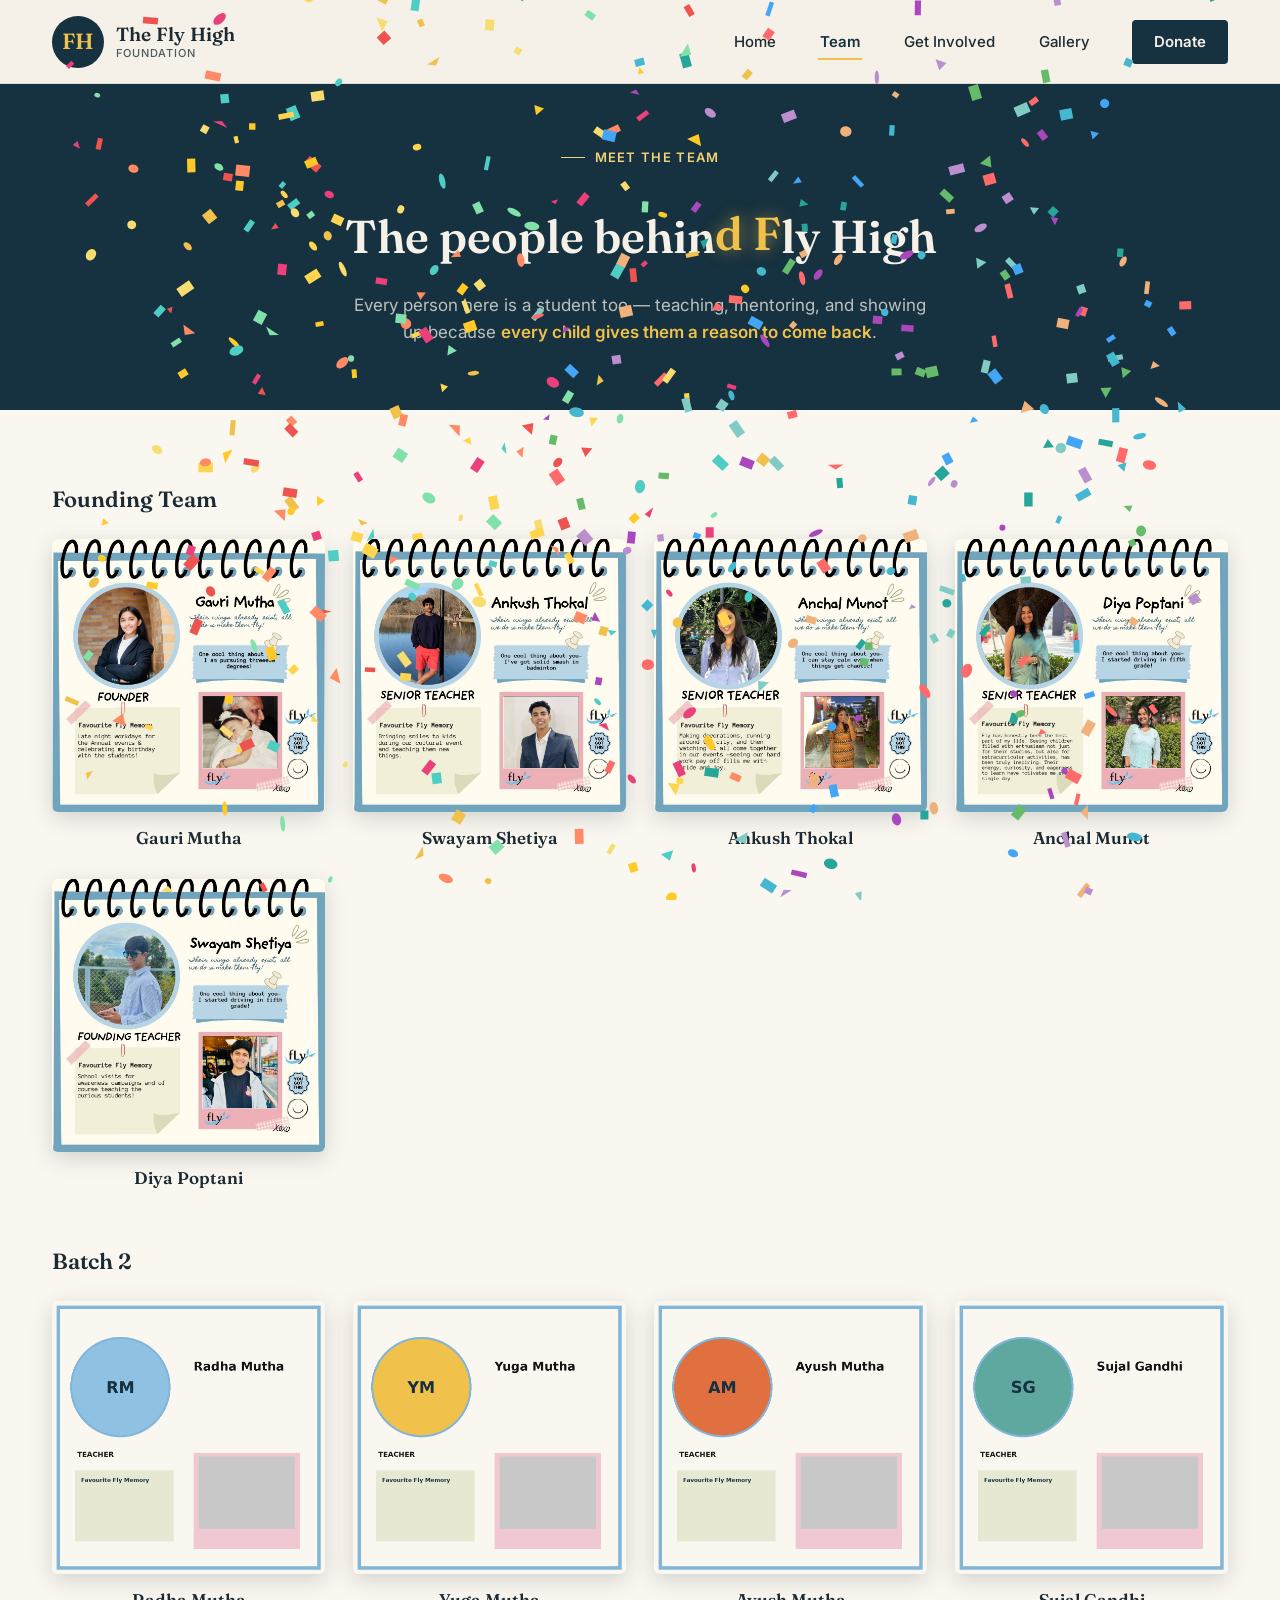
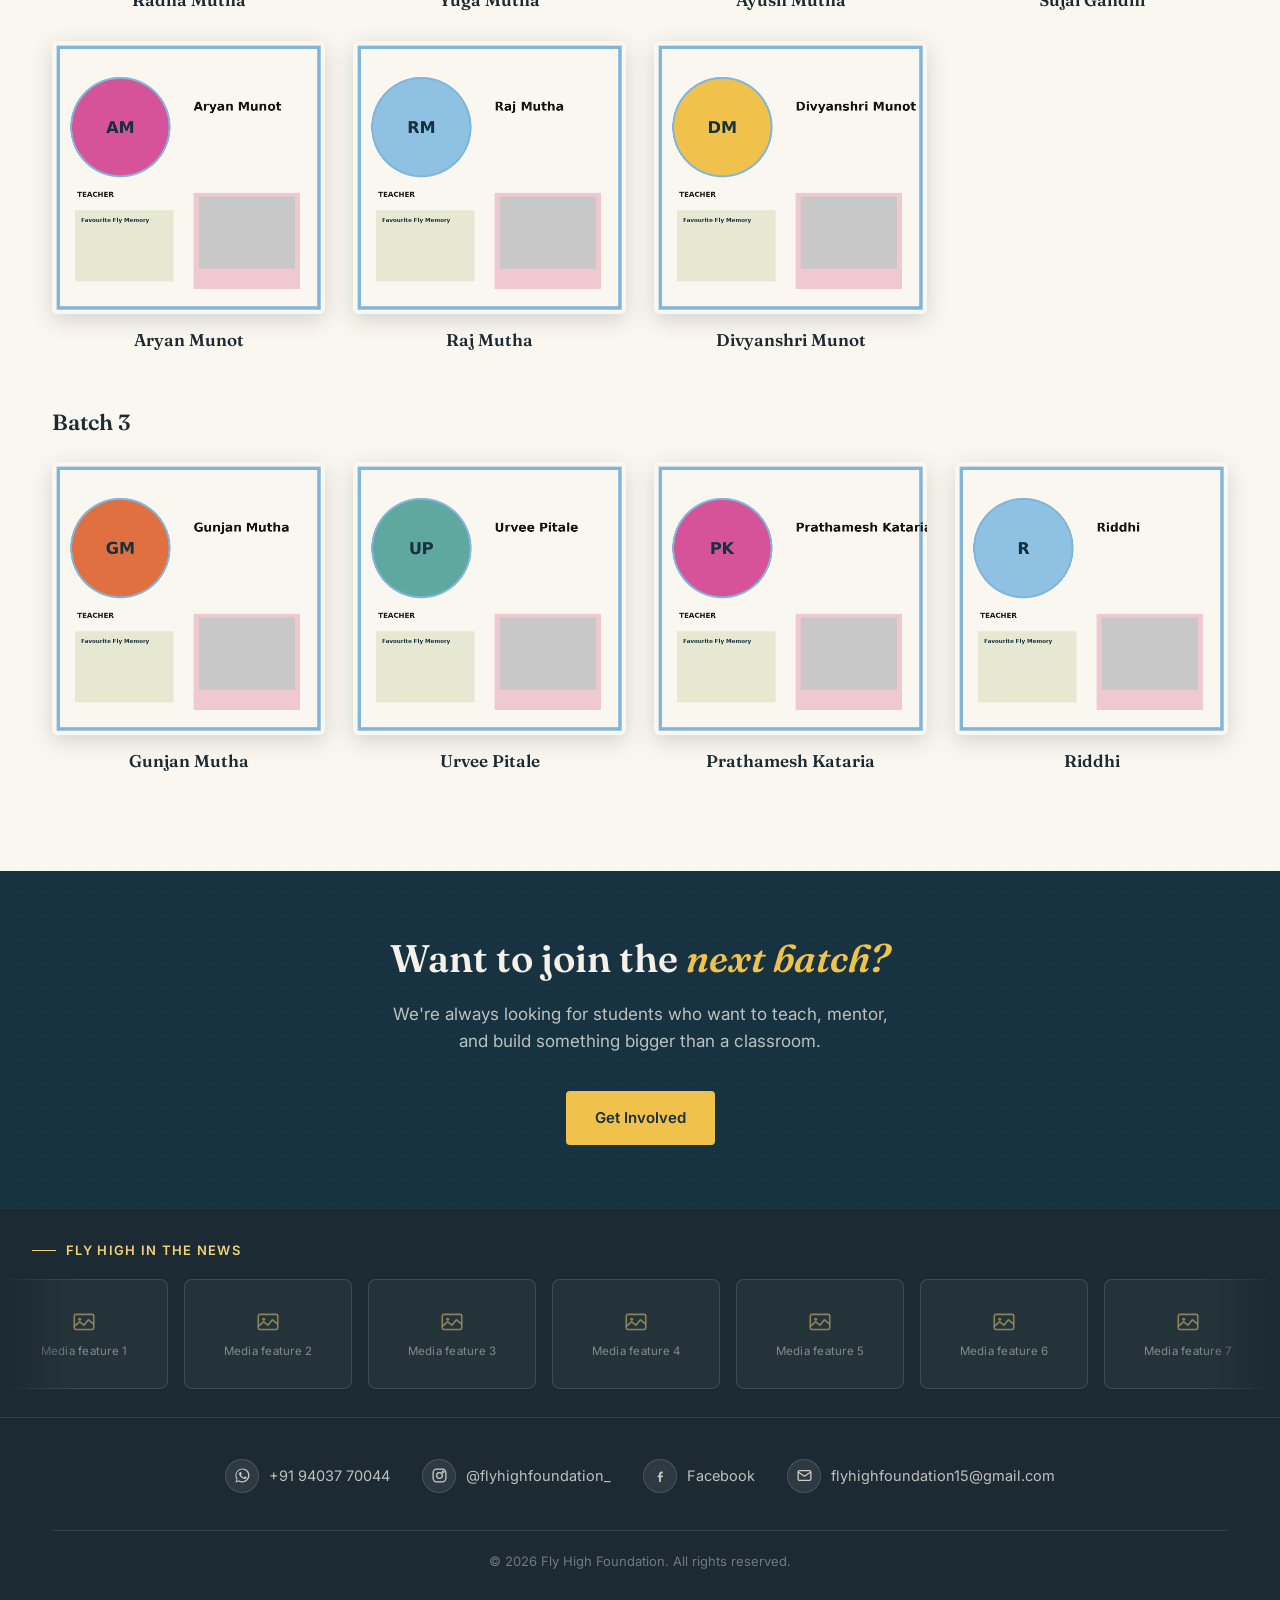
==== team.html @ f3d72682 "first commit" ====
<!DOCTYPE html>
<html lang="en">
<head>
<meta charset="UTF-8">
<meta name="viewport" content="width=device-width, initial-scale=1.0">
<title>Our Team — Gauri Mutha, Swayam Shetiya & the Fly High Foundation Teachers</title>
<meta name="description" content="Meet the team behind Fly High Foundation: founder Gauri Mutha, founding teacher Swayam Shetiya, and the student volunteers — Ankush Thokal, Anchal Munot, Diya Poptani, Radha Mutha, Yuga Mutha, Ayush Mutha, Sujal Gandhi, Aryan Munot, Raj Mutha, Divyanshri Munot, Gunjan Mutha, Urvee Pitale, Prathamesh Kataria, and Riddhi — who teach underprivileged children across India.">
<meta property="og:title" content="Our Team — Fly High Foundation">
<meta property="og:description" content="Meet the founders and volunteer teachers building Fly High Foundation's student-led education movement across India.">
<meta property="og:type" content="website">
<link rel="preconnect" href="https://fonts.googleapis.com">
<link rel="preconnect" href="https://fonts.gstatic.com" crossorigin>
<link href="https://fonts.googleapis.com/css2?family=Fraunces:ital,opsz,wght@0,9..144,400;0,9..144,500;0,9..144,600;0,9..144,700;1,9..144,500;1,9..144,600&family=Caveat:wght@500;600;700&family=Inter:wght@400;500;600;700&display=swap" rel="stylesheet">
<link rel="stylesheet" href="styles.css">
<link rel="stylesheet" href="team.css">
</head>
<body>

<!-- ============================================ HEADER ============================================ -->
<header class="site-header">
  <div class="wrap">
    <a href="index.html" class="logo-mark">
      <div class="logo-fallback">FH</div>
      <div class="logo-text">The Fly High<span>Foundation</span></div>
    </a>

    <button class="nav-toggle" aria-label="Toggle menu">
      <span></span><span></span><span></span>
    </button>

    <nav class="main-nav">
      <a href="index.html">Home</a>
      <a href="team.html" class="active">Team</a>
      <a href="get-involved.html">Get Involved</a>
      <a href="gallery.html">Gallery</a>
      <a href="donate.html" class="nav-donate">Donate</a>
    </nav>
  </div>
</header>

<!-- ============================================ PAPARAZZI FLASH INTRO ============================================ -->
<section class="team-intro" id="team-intro-section">
  <div class="team-flash-layer" id="team-flash-layer" aria-hidden="true"></div>

  <div class="wrap team-intro-copy">
    <div class="section-eyebrow">Meet The Team</div>
    <h1 id="team-intro-heading">The people behind Fly High</h1>
    <p>Every person here is a student too — teaching, mentoring, and showing up because <span class="team-intro-highlight">every child gives them a reason to come back</span>.</p>
  </div>
</section>

<!-- ============================================ TEAM GRID (SEO-CRAWLABLE) ============================================ -->
<section class="section team-grid-section">
  <div class="wrap">
    <div id="team-grid-content">
      <!-- generated by team.js: real headings, real names, real text -->
    </div>
  </div>
</section>

<!-- ============================================ CLOSING CTA ============================================ -->
<section class="closing-cta" data-reveal>
  <div class="wrap">
    <h2>Want to join the <em>next batch?</em></h2>
    <p>We're always looking for students who want to teach, mentor, and build something bigger than a classroom.</p>
    <div class="hero-actions">
      <a href="get-involved.html" class="btn btn-primary">Get Involved</a>
    </div>
  </div>
</section>

<!-- ============================================ FOOTER ============================================ -->
<footer class="site-footer">
  <div class="footer-media">
    <div class="wrap footer-media-head">
      <div class="section-eyebrow footer-media-eyebrow">Fly High In The News</div>
    </div>

    <div class="media-marquee" aria-hidden="false">
      <div class="media-marquee-track" id="media-marquee-track"></div>
    </div>
  </div>

  <div class="wrap">
    <div class="footer-contact">
      <a href="https://wa.me/919403770044" target="_blank" rel="noopener" class="footer-contact-item">
        <span class="footer-contact-icon">
          <svg viewBox="0 0 24 24" fill="currentColor" xmlns="http://www.w3.org/2000/svg"><path d="M17.47 14.38c-.27-.14-1.6-.79-1.85-.88-.25-.09-.43-.14-.61.14-.18.27-.7.88-.86 1.06-.16.18-.32.2-.59.07-.27-.14-1.13-.42-2.15-1.33-.79-.71-1.33-1.58-1.48-1.85-.16-.27-.02-.41.13-.55.14-.14.32-.36.48-.54.16-.18.21-.31.32-.52.11-.21.05-.39-.02-.54-.07-.14-.62-1.5-.85-2.05-.23-.55-.46-.47-.63-.48h-.54c-.18 0-.46.07-.7.34-.25.27-.95.93-.95 2.27 0 1.34.97 2.64 1.11 2.82.14.18 1.85 2.83 4.49 3.86 2.63 1.03 2.63.69 3.1.64.48-.05 1.6-.65 1.83-1.29.23-.64.23-1.18.16-1.29-.07-.11-.25-.18-.52-.32z"/><path d="M12.04 2C6.5 2 2 6.5 2 12.04c0 1.94.55 3.75 1.5 5.29L2 22l4.86-1.46c1.46.79 3.14 1.24 4.93 1.24h.01c5.54 0 10.04-4.5 10.04-10.04S17.58 2 12.04 2zm0 18.27h-.01c-1.6 0-3.16-.43-4.51-1.24l-.32-.19-3.34 1 1.02-3.28-.21-.34a8.18 8.18 0 0 1-1.27-4.43c0-4.56 3.71-8.27 8.27-8.27 4.56 0 8.27 3.71 8.27 8.27 0 4.56-3.71 8.48-8.4 8.48z"/></svg>
        </span>
        <span>+91 94037 70044</span>
      </a>

      <a href="https://instagram.com/flyhighfoundation_" target="_blank" rel="noopener" class="footer-contact-item">
        <span class="footer-contact-icon">
          <svg viewBox="0 0 24 24" fill="none" stroke="currentColor" stroke-width="1.8" xmlns="http://www.w3.org/2000/svg"><rect x="3" y="3" width="18" height="18" rx="5"/><circle cx="12" cy="12" r="4"/><circle cx="17.2" cy="6.8" r="1"/></svg>
        </span>
        <span>@flyhighfoundation_</span>
      </a>

      <a href="#" class="footer-contact-item">
        <span class="footer-contact-icon">
          <svg viewBox="0 0 24 24" fill="currentColor" xmlns="http://www.w3.org/2000/svg"><path d="M13.5 9H15V6.5h-1.5C11.6 6.5 10 8.1 10 10.2V12H8v2.5h2V21h2.5v-6.5H15l.5-2.5h-3v-1.8c0-.66.54-1.2 1-1.2z"/></svg>
        </span>
        <span>Facebook</span>
      </a>

      <a href="mailto:flyhighfoundation15@gmail.com" class="footer-contact-item">
        <span class="footer-contact-icon">
          <svg viewBox="0 0 24 24" fill="none" stroke="currentColor" stroke-width="1.8" xmlns="http://www.w3.org/2000/svg"><rect x="3" y="5" width="18" height="14" rx="2"/><path d="M3 7l9 6 9-6"/></svg>
        </span>
        <span>flyhighfoundation15@gmail.com</span>
      </a>
    </div>

    <div class="footer-bottom">
      <span>&copy; 2026 Fly High Foundation. All rights reserved.</span>
    </div>
  </div>
</footer>

<!-- ============================================ SCRAPBOOK CARD MODAL ============================================ -->
<div class="team-card-modal" id="team-card-modal" role="dialog" aria-modal="true" aria-hidden="true">
  <div class="team-card-modal-backdrop" id="team-card-modal-backdrop"></div>
  <div class="team-card-modal-content">
    <button class="team-card-modal-close" id="team-card-modal-close" aria-label="Close">
      <svg viewBox="0 0 24 24" fill="none" xmlns="http://www.w3.org/2000/svg"><path d="M6 6l12 12M18 6L6 18" stroke="currentColor" stroke-width="2" stroke-linecap="round"/></svg>
    </button>
    <img id="team-card-modal-img" src="" alt="">
  </div>
</div>

<script src="site.js"></script>
<script src="team.js"></script>
</body>
</html>
---- styles.css ----
/* ============================================
   FLY HIGH FOUNDATION — Design Tokens
   Chalkboard-to-paper visual system
   ============================================ */

:root {
  /* Color */
  --slate-deep: #16313f;      /* blackboard */
  --slate-mid: #1f4255;
  --paper: #faf7f0;            /* warm chalk-white */
  --paper-dim: #eef1ea;
  --chalk-white: #f5f1e8;
  --accent: #f0c14b;            /* primary chalk-yellow accent */
  --accent-soft: #f3d27a;
  --accent-deep: #c99a2e;       /* for use on light backgrounds, better contrast */
  --chalk-yellow: #f0c14b;
  --chalk-yellow-soft: #f3d27a;
  --sky-chalk: #82b6d9;
  --sky-chalk-deep: #4f87ab;
  --ink: #1c2b33;
  --ink-soft: #4a5b63;
  --line: rgba(28, 43, 51, 0.12);

  /* Type */
  --font-display: 'Fraunces', Georgia, serif;
  --font-body: 'Inter', -apple-system, sans-serif;

  /* Layout */
  --header-h: 84px;
  --max-w: 1240px;
}

* {
  margin: 0;
  padding: 0;
  box-sizing: border-box;
}

html {
  scroll-behavior: smooth;
}

body {
  font-family: var(--font-body);
  background: var(--paper);
  color: var(--ink);
  line-height: 1.6;
  overflow-x: hidden;
  cursor: default;
}

img {
  max-width: 100%;
  display: block;
}

a {
  text-decoration: none;
  color: inherit;
}

.wrap {
  max-width: var(--max-w);
  margin: 0 auto;
  padding: 0 32px;
}

/* ============================================
   HEADER
   ============================================ */

.site-header {
  position: fixed;
  top: 0;
  left: 0;
  right: 0;
  height: var(--header-h);
  background: var(--chalk-white);
  border-bottom: 1px solid var(--line);
  z-index: 500;
  display: flex;
  align-items: center;
}

.site-header .wrap {
  display: flex;
  align-items: center;
  justify-content: space-between;
  width: 100%;
}

.logo-mark {
  display: flex;
  align-items: center;
  gap: 12px;
}

.logo-mark img {
  height: 52px;
  width: auto;
  object-fit: contain;
}

.logo-mark .logo-fallback {
  height: 52px;
  width: 52px;
  border-radius: 50%;
  background: var(--slate-deep);
  display: flex;
  align-items: center;
  justify-content: center;
  color: var(--accent);
  font-family: var(--font-display);
  font-weight: 600;
  font-size: 22px;
}

.logo-text {
  font-family: var(--font-display);
  font-weight: 600;
  font-size: 19px;
  color: var(--ink);
  letter-spacing: 0.01em;
  line-height: 1.1;
}

.logo-text span {
  display: block;
  font-family: var(--font-body);
  font-size: 11px;
  font-weight: 500;
  letter-spacing: 0.08em;
  text-transform: uppercase;
  color: var(--ink-soft);
  margin-top: 2px;
}

.main-nav {
  display: flex;
  align-items: center;
  gap: 40px;
}

.main-nav a {
  font-size: 15px;
  font-weight: 500;
  color: var(--ink);
  position: relative;
  padding: 8px 2px;
  transition: color 0.2s ease;
}

.main-nav a::after {
  content: '';
  position: absolute;
  left: 0;
  bottom: 2px;
  width: 0;
  height: 2px;
  background: var(--accent);
  transition: width 0.25s ease;
}

.main-nav a:hover::after,
.main-nav a.active::after {
  width: 100%;
}

.main-nav a.active {
  color: var(--slate-deep);
  font-weight: 600;
}

.nav-donate {
  background: var(--slate-deep);
  color: var(--chalk-white) !important;
  padding: 10px 22px !important;
  border-radius: 4px;
  font-weight: 600 !important;
}

.nav-donate::after {
  display: none;
}

.nav-donate:hover {
  background: var(--slate-mid);
}

.nav-toggle {
  display: none;
  flex-direction: column;
  justify-content: center;
  align-items: center;
  gap: 5px;
  background: none;
  border: none;
  cursor: pointer;
  width: 44px;
  height: 44px;
  padding: 0;
}

.nav-toggle span {
  width: 24px;
  height: 2px;
  background: var(--ink);
}

/* ============================================
   HERO — Blackboard section
   ============================================ */

.hero {
  position: relative;
  min-height: 100vh;
  background: var(--slate-deep);
  background-image:
    radial-gradient(circle at 15% 20%, rgba(255,255,255,0.03) 0%, transparent 40%),
    radial-gradient(circle at 85% 75%, rgba(255,255,255,0.025) 0%, transparent 45%);
  color: var(--chalk-white);
  padding-top: var(--header-h);
  display: flex;
  align-items: center;
  overflow: hidden;
  cursor: none;
}

.hero::before {
  content: '';
  position: absolute;
  inset: 0;
  background-image:
    repeating-linear-gradient(0deg, rgba(255,255,255,0.015) 0px, transparent 1px, transparent 3px),
    repeating-linear-gradient(90deg, rgba(255,255,255,0.015) 0px, transparent 1px, transparent 3px);
  pointer-events: none;
}

.hero-grain {
  position: absolute;
  inset: 0;
  opacity: 0.4;
  pointer-events: none;
  mix-blend-mode: overlay;
}

.hero .wrap {
  position: relative;
  z-index: 2;
  display: grid;
  grid-template-columns: 1.1fr 0.9fr;
  gap: 56px;
  align-items: start;
  padding-top: 88px;
  padding-bottom: 64px;
}

.hero h1 {
  font-family: var(--font-display);
  font-size: clamp(32px, 3.6vw, 68px);
  font-weight: 600;
  line-height: 1.1;
  letter-spacing: -0.01em;
  margin-bottom: 26px;
}

.hero h1 em {
  font-style: italic;
  color: var(--accent);
  position: relative;
}

.hero-lede {
  font-size: 18px;
  color: rgba(245, 241, 232, 0.82);
  max-width: 480px;
  margin-bottom: 36px;
}

.hero-actions {
  display: flex;
  gap: 16px;
  flex-wrap: wrap;
}

.btn {
  display: inline-flex;
  align-items: center;
  gap: 8px;
  padding: 14px 28px;
  border-radius: 4px;
  font-weight: 600;
  font-size: 15px;
  transition: transform 0.2s ease, background 0.2s ease, box-shadow 0.2s ease;
  border: 1.5px solid transparent;
  cursor: pointer;
}

.btn-primary {
  background: var(--accent);
  color: var(--slate-deep);
}

.btn-primary:hover {
  background: var(--accent-soft);
  transform: translateY(-2px);
  box-shadow: 0 8px 24px rgba(240, 193, 75, 0.25);
}

.btn-ghost {
  border-color: rgba(245, 241, 232, 0.35);
  color: var(--chalk-white);
}

.btn-ghost:hover {
  border-color: var(--chalk-white);
  background: rgba(245, 241, 232, 0.06);
  transform: translateY(-2px);
}

/* Hero visual panel */
.hero-visual {
  position: relative;
  aspect-ratio: 4/5;
  border-radius: 8px;
  overflow: hidden;
  border: 1px solid rgba(245, 241, 232, 0.18);
  background: var(--slate-mid);
}

.hero-visual img {
  width: 100%;
  height: 100%;
  object-fit: cover;
}

.hero-visual-frame {
  position: absolute;
  inset: 14px;
  border: 1px solid rgba(245, 241, 232, 0.25);
  border-radius: 4px;
  pointer-events: none;
}

.hero-visual-caption {
  position: absolute;
  bottom: 0;
  left: 0;
  right: 0;
  padding: 24px;
  background: linear-gradient(to top, rgba(22, 49, 63, 0.92), transparent);
  font-size: 13px;
  color: rgba(245, 241, 232, 0.85);
  letter-spacing: 0.02em;
}

.scroll-cue {
  position: absolute;
  bottom: 28px;
  left: 50%;
  transform: translateX(-50%);
  display: flex;
  flex-direction: column;
  align-items: center;
  gap: 8px;
  font-size: 11px;
  letter-spacing: 0.1em;
  text-transform: uppercase;
  color: rgba(245, 241, 232, 0.55);
  z-index: 2;
  animation: bob 2.4s ease-in-out infinite;
}

.scroll-cue .line {
  width: 1px;
  height: 28px;
  background: linear-gradient(to bottom, rgba(245,241,232,0.6), transparent);
}

@keyframes bob {
  0%, 100% { transform: translate(-50%, 0); }
  50% { transform: translate(-50%, 8px); }
}

/* Chalk cursor canvas */
#chalk-canvas {
  position: absolute;
  inset: 0;
  z-index: 1;
  pointer-events: none;
}

.chalk-dot {
  position: fixed;
  width: 18px;
  height: 18px;
  border-radius: 50%;
  background: var(--chalk-white);
  pointer-events: none;
  z-index: 9999;
  mix-blend-mode: screen;
  opacity: 0;
  transition: opacity 0.15s ease;
  box-shadow: 0 0 8px 2px rgba(245, 241, 232, 0.5);
}

/* Eraser toggle button */
.eraser-toggle {
  position: absolute;
  top: calc(var(--header-h) + 24px);
  right: 32px;
  z-index: 30;
  display: flex;
  align-items: center;
  gap: 8px;
  padding: 10px 16px;
  background: rgba(245, 241, 232, 0.08);
  border: 1.5px solid rgba(245, 241, 232, 0.28);
  border-radius: 999px;
  color: var(--chalk-white);
  font-size: 13px;
  font-weight: 600;
  letter-spacing: 0.02em;
  cursor: pointer;
  transition: background 0.2s ease, border-color 0.2s ease, transform 0.2s ease;
}

.eraser-toggle svg {
  width: 17px;
  height: 17px;
}

.eraser-toggle:hover {
  background: rgba(245, 241, 232, 0.14);
  border-color: rgba(245, 241, 232, 0.45);
}

.eraser-toggle.is-active {
  background: var(--accent);
  border-color: var(--accent);
  color: var(--slate-deep);
  transform: translateY(-1px);
}

.chalk-hint {
  display: none;
  position: absolute;
  bottom: 26px;
  left: 24px;
  z-index: 2;
  font-size: 12px;
  letter-spacing: 0.02em;
  color: rgba(245, 241, 232, 0.55);
  padding: 7px 12px;
  border: 1px solid rgba(245, 241, 232, 0.22);
  border-radius: 999px;
  background: rgba(245, 241, 232, 0.05);
}

@media (max-width: 980px) {
  .eraser-toggle {
    top: calc(var(--header-h) + 16px);
    right: 20px;
    padding: 12px 14px;
  }
  .eraser-toggle span {
    display: none;
  }
  .chalk-hint {
    display: block;
    /* moved to the top, mirroring the eraser button, so it never
       collides with the stacked hero image/scroll-cue below on
       short or content-heavy mobile heroes */
    bottom: auto;
    top: calc(var(--header-h) + 16px);
    left: 20px;
  }
}

@media (hover: none) and (pointer: coarse) {
  .chalk-hint {
    display: block;
  }
}

/* ============================================
   SECTION SHELL (paper sections below hero)
   ============================================ */

.section {
  padding: 40px 0;
  position: relative;
}

.section-paper-dim {
  background: linear-gradient(180deg, var(--paper-dim) 0%, var(--paper-dim) 88%, var(--paper) 100%);
}

.section-warm {
  background: #fbf3e1;
}

.section-slate {
  background: var(--slate-deep);
  color: var(--chalk-white);
}

.section-head {
  max-width: 640px;
  margin-bottom: 56px;
}

.section-eyebrow {
  display: inline-flex;
  align-items: center;
  gap: 10px;
  font-size: 13px;
  font-weight: 600;
  letter-spacing: 0.1em;
  text-transform: uppercase;
  color: var(--slate-mid);
  margin-bottom: 16px;
}

.section-slate .section-eyebrow {
  color: var(--accent-soft);
}

.section-eyebrow::before {
  content: '';
  width: 24px;
  height: 1px;
  background: currentColor;
}

.section-head h2 {
  font-family: var(--font-display);
  font-size: clamp(28px, 2.6vw, 42px);
  font-weight: 600;
  line-height: 1.15;
  letter-spacing: -0.01em;
  color: var(--ink);
}

.section-slate .section-head h2 {
  color: var(--chalk-white);
}

.section-head p {
  margin-top: 16px;
  font-size: 17px;
  color: var(--ink-soft);
}

.section-slate .section-head p {
  color: rgba(245, 241, 232, 0.78);
}

/* ============================================
   MISSION SECTION
   ============================================ */

.mission-section {
  position: relative;
  overflow: hidden;
}

.mission-confetti {
  position: absolute;
  inset: 0;
  z-index: 0;
  pointer-events: none;
  overflow: hidden;
}

.confetti-piece {
  position: absolute;
  top: -60px;
  opacity: 0;
  will-change: transform, opacity;
  filter: drop-shadow(0 4px 6px rgba(22, 49, 63, 0.22));
}

.mission-confetti.is-falling .confetti-piece {
  animation-name: confetti-fall;
  animation-timing-function: cubic-bezier(0.4, 0, 0.6, 1);
  animation-fill-mode: forwards;
}

@keyframes confetti-fall {
  0% {
    opacity: 0;
    transform: translate(0, 0) rotate(0deg);
  }
  8% {
    opacity: 1;
  }
  85% {
    opacity: 0.95;
  }
  100% {
    opacity: 0;
    transform: translate(var(--drift, 0px), 420px) rotate(var(--spin, 220deg));
  }
}

.mission-grid {
  position: relative;
  z-index: 1;
  display: grid;
  grid-template-columns: 1fr 1fr;
  gap: 64px;
  align-items: start;
}

.mission-copy p {
  font-size: 17px;
  color: var(--ink-soft);
  margin-bottom: 20px;
}

.mission-copy p:last-child {
  margin-bottom: 0;
}

.mission-copy strong {
  color: var(--ink);
  font-weight: 600;
}

.stat-grid {
  display: grid;
  grid-template-columns: 1fr 1fr;
  gap: 20px;
}

.stat-card {
  background: var(--paper);
  border: 1px solid var(--line);
  border-radius: 6px;
  padding: 28px 24px;
  position: relative;
  overflow: hidden;
  transition: transform 0.25s ease, box-shadow 0.25s ease;
}

.stat-card::before {
  content: '';
  position: absolute;
  top: 0;
  left: 0;
  width: 3px;
  height: 100%;
  background: var(--accent);
}

.stat-card--blue::before {
  background: var(--sky-chalk);
}

.stat-card:hover {
  transform: translateY(-5px);
  box-shadow: 0 16px 32px rgba(22, 49, 63, 0.12);
}

.stat-card .num {
  font-family: var(--font-display);
  font-size: 36px;
  font-weight: 600;
  color: var(--slate-deep);
  display: block;
  margin-bottom: 6px;
}

.stat-card .label {
  font-size: 14px;
  color: var(--ink-soft);
  line-height: 1.4;
}

@media (max-width: 640px) {
  .stat-grid {
    grid-template-columns: 1fr;
  }
}

/* ============================================
   DOCUMENTARY / VIDEO SECTION
   ============================================ */

.video-block {
  display: grid;
  grid-template-columns: 0.85fr 1.15fr;
  gap: 56px;
  align-items: center;
}

.video-frame {
  position: relative;
  border-radius: 8px;
  overflow: hidden;
  aspect-ratio: 16/9;
  background: #000;
  box-shadow: 0 20px 50px rgba(22, 49, 63, 0.35);
  cursor: pointer;
  border: 1px solid rgba(245, 241, 232, 0.12);
}

.video-frame iframe {
  position: absolute;
  inset: 0;
  width: 100%;
  height: 100%;
}

.video-frame .video-thumb {
  position: absolute;
  inset: 0;
  width: 100%;
  height: 100%;
  object-fit: cover;
  color: transparent;
  font-size: 0;
}

.video-play-btn {
  position: absolute;
  top: 50%;
  left: 50%;
  transform: translate(-50%, -50%);
  width: 76px;
  height: 76px;
  border-radius: 50%;
  background: var(--accent);
  display: flex;
  align-items: center;
  justify-content: center;
  transition: transform 0.25s ease, background 0.25s ease;
  z-index: 3;
}

.video-play-btn:hover {
  transform: translate(-50%, -50%) scale(1.08);
  background: var(--accent-soft);
}

.video-play-btn svg {
  width: 24px;
  height: 24px;
  fill: var(--slate-deep);
  margin-left: 3px;
}

.video-copy h3 {
  font-family: var(--font-display);
  font-size: 26px;
  font-weight: 600;
  margin-bottom: 16px;
}

.video-copy p {
  color: rgba(245, 241, 232, 0.78);
  font-size: 16px;
  margin-bottom: 24px;
}

/* ============================================
   STORY / TIMELINE SECTION
   ============================================ */

.story-layout {
  display: grid;
  grid-template-columns: 0.9fr 1.1fr;
  gap: 64px;
}

.story-copy p {
  font-size: 16.5px;
  color: var(--ink-soft);
  margin-bottom: 20px;
}

.story-copy p:first-child {
  font-size: 19px;
  color: var(--ink);
  font-weight: 500;
  line-height: 1.5;
}

.story-pullquote {
  margin: 36px 0;
  padding: 28px 32px;
  background: var(--paper);
  border-left: 3px solid var(--accent);
  border-radius: 0 6px 6px 0;
}

.story-pullquote p {
  font-family: var(--font-display);
  font-size: 22px;
  font-style: italic;
  color: var(--slate-deep);
  margin: 0;
  line-height: 1.4;
}

.story-side {
  position: sticky;
  top: 120px;
  align-self: start;
}

.timeline {
  display: flex;
  flex-direction: column;
  gap: 0;
  border-left: 2px solid var(--line);
  padding-left: 28px;
  margin-left: 6px;
}

.timeline-item {
  position: relative;
  padding-bottom: 36px;
}

.timeline-item:last-child {
  padding-bottom: 0;
}

.timeline-item::before {
  content: '';
  position: absolute;
  left: -34px;
  top: 4px;
  width: 11px;
  height: 11px;
  border-radius: 50%;
  background: var(--paper);
  border: 2px solid var(--accent);
}

.timeline-item h4 {
  font-family: var(--font-display);
  font-size: 17px;
  font-weight: 600;
  color: var(--ink);
  margin-bottom: 6px;
}

.timeline-item p {
  font-size: 14.5px;
  color: var(--ink-soft);
}

/* ============================================
   FOUNDER NOTE SECTION
   ============================================ */

.founder-block {
  display: grid;
  grid-template-columns: 0.65fr 1.35fr;
  gap: 64px;
  align-items: center;
}

.founder-photo-wrap {
  position: relative;
}

.founder-photo-wrap img {
  width: 100%;
  border-radius: 8px;
  aspect-ratio: 3/4;
  object-fit: cover;
}

.founder-photo-tag {
  position: absolute;
  bottom: -18px;
  left: -18px;
  background: var(--accent);
  color: var(--slate-deep);
  padding: 14px 20px;
  border-radius: 6px;
  font-family: var(--font-display);
  font-weight: 600;
  font-size: 14px;
  box-shadow: 0 12px 30px rgba(22, 49, 63, 0.2);
}

.founder-photo-tag span {
  display: block;
  font-family: var(--font-body);
  font-weight: 500;
  font-size: 11.5px;
  letter-spacing: 0.04em;
  margin-top: 2px;
  opacity: 0.85;
}

.founder-quote-mark {
  font-family: var(--font-display);
  font-size: 64px;
  color: var(--accent);
  line-height: 1;
  margin-bottom: 8px;
  display: block;
}

.founder-copy p {
  font-size: 17px;
  color: var(--ink-soft);
  margin-bottom: 20px;
}

.founder-copy p:last-of-type {
  margin-bottom: 28px;
}

.founder-signoff {
  font-family: var(--font-display);
  font-size: 19px;
  font-weight: 600;
  color: var(--ink);
}

.founder-signoff span {
  display: block;
  font-family: var(--font-body);
  font-weight: 500;
  font-size: 13.5px;
  color: var(--ink-soft);
  margin-top: 4px;
}

/* ============================================
   CLOSING CTA
   ============================================ */

.closing-cta {
  background: var(--slate-deep);
  color: var(--chalk-white);
  text-align: center;
  padding: 64px 0;
  position: relative;
  overflow: hidden;
}

.closing-cta::before {
  content: '';
  position: absolute;
  inset: 0;
  background-image:
    repeating-linear-gradient(0deg, rgba(255,255,255,0.015) 0px, transparent 1px, transparent 3px),
    repeating-linear-gradient(90deg, rgba(255,255,255,0.015) 0px, transparent 1px, transparent 3px);
}

.closing-cta .wrap {
  position: relative;
  z-index: 2;
}

.closing-cta h2 {
  font-family: var(--font-display);
  font-size: clamp(30px, 3vw, 48px);
  font-weight: 600;
  max-width: 720px;
  margin: 0 auto 20px;
  line-height: 1.2;
}

.closing-cta h2 em {
  color: var(--accent);
  font-style: italic;
}

.closing-cta p {
  font-size: 17px;
  color: rgba(245, 241, 232, 0.75);
  max-width: 520px;
  margin: 0 auto 36px;
}

.closing-cta .hero-actions {
  justify-content: center;
}

/* ============================================
   FOOTER
   ============================================ */

.site-footer {
  background: var(--ink);
  color: rgba(245, 241, 232, 0.7);
  padding: 0 0 36px;
}

.footer-contact {
  display: flex;
  flex-wrap: wrap;
  align-items: center;
  justify-content: center;
  gap: 32px;
  padding-top: 32px;
}

.footer-contact-item {
  display: flex;
  align-items: center;
  gap: 10px;
  font-size: 14.5px;
  color: rgba(245, 241, 232, 0.75);
  transition: color 0.2s ease;
  padding: 9px 0;
}

.footer-contact-item:hover {
  color: var(--accent-soft);
}

.footer-contact-icon {
  display: flex;
  align-items: center;
  justify-content: center;
  width: 34px;
  height: 34px;
  border-radius: 50%;
  background: rgba(245, 241, 232, 0.08);
  border: 1px solid rgba(245, 241, 232, 0.14);
  color: rgba(245, 241, 232, 0.8);
  transition: background 0.2s ease, border-color 0.2s ease;
}

.footer-contact-item:hover .footer-contact-icon {
  background: rgba(245, 241, 232, 0.14);
  border-color: rgba(245, 241, 232, 0.3);
}

.footer-contact-icon svg {
  width: 17px;
  height: 17px;
}

.footer-bottom {
  text-align: center;
  margin-top: 28px;
  padding-top: 20px;
  border-top: 1px solid rgba(245, 241, 232, 0.1);
  font-size: 13px;
  color: rgba(245, 241, 232, 0.4);
}

@media (max-width: 640px) {
  .footer-contact {
    flex-direction: column;
    align-items: flex-start;
    gap: 4px;
    padding-left: 8px;
  }
}

/* ============================================
   RESPONSIVE
   ============================================ */

@media (max-width: 980px) {
  .hero-visual {
    max-width: 420px;
  }
  .mission-grid,
  .video-block,
  .story-layout,
  .founder-block {
    gap: 24px;
  }
  .story-side {
    position: static;
  }
  .main-nav {
    position: fixed;
    top: var(--header-h);
    left: 0;
    right: 0;
    background: var(--chalk-white);
    flex-direction: column;
    align-items: flex-start;
    padding: 24px 32px 32px;
    gap: 10px;
    border-bottom: 1px solid var(--line);
    transform: translateY(-110%);
    opacity: 0;
    pointer-events: none;
    transition: transform 0.3s ease, opacity 0.3s ease;
  }
  .main-nav a {
    padding: 11px 2px;
  }
  .main-nav.open {
    transform: translateY(0);
    opacity: 1;
    pointer-events: auto;
  }
  .nav-toggle {
    display: flex;
  }
  .nav-donate {
    margin-top: 4px;
  }
}

@media (max-width: 640px) {
  .wrap {
    padding: 0 20px;
  }
  .founder-photo-tag {
    left: 12px;
    bottom: -14px;
    padding: 10px 16px;
  }
  .section {
    padding: 32px 0;
  }
  .hero .wrap {
    grid-template-columns: 1fr;
  }
  .hero-visual {
    max-width: 420px;
    margin: 0 auto;
  }
  .mission-grid,
  .video-block,
  .story-layout,
  .founder-block {
    grid-template-columns: 1fr;
    gap: 40px;
  }
}

@media (prefers-reduced-motion: reduce) {
  * {
    animation: none !important;
    transition: none !important;
  }
}

/* ============================================
   SCROLL REVEAL
   ============================================ */

[data-reveal] {
  opacity: 0;
  transform: translateY(22px);
  transition: opacity 0.7s ease, transform 0.7s ease;
}

[data-reveal].is-visible {
  opacity: 1;
  transform: translateY(0);
}

[data-reveal="stagger"] > * {
  opacity: 0;
  transform: translateY(18px);
  transition: opacity 0.6s ease, transform 0.6s ease;
}

[data-reveal="stagger"].is-visible > * {
  opacity: 1;
  transform: translateY(0);
}

[data-reveal="stagger"].is-visible > *:nth-child(1) { transition-delay: 0s; }
[data-reveal="stagger"].is-visible > *:nth-child(2) { transition-delay: 0.08s; }
[data-reveal="stagger"].is-visible > *:nth-child(3) { transition-delay: 0.16s; }
[data-reveal="stagger"].is-visible > *:nth-child(4) { transition-delay: 0.24s; }

/* ============================================
   PENCIL UNDERLINE — draws beneath headings on scroll
   ============================================ */

.pencil-underline {
  position: relative;
  display: inline-block;
}

.pencil-underline span {
  position: relative;
}

.pencil-svg {
  display: block;
  width: 100%;
  height: 0.45em;
  margin-top: 2px;
  overflow: visible;
}

.pencil-svg path {
  fill: none;
  stroke: var(--accent-soft);
  stroke-width: 6;
  stroke-linecap: round;
  stroke-dasharray: 480;
  stroke-dashoffset: 480;
  transition: stroke-dashoffset 1.1s cubic-bezier(0.65, 0, 0.35, 1);
}

.section-slate .pencil-svg path {
  stroke: var(--accent);
}

.pencil-drawn .pencil-svg path {
  stroke-dashoffset: 0;
}

/* ============================================
   STICKY NOTES — peel effect on the timeline
   ============================================ */

.sticky-note-item {
  padding-bottom: 32px;
  padding-top: 8px;
}

.sticky-note {
  width: 100%;
  background: #f5da6e;
  border-radius: 2px;
  padding: 22px 22px 22px;
  box-shadow: 0 6px 14px rgba(22, 49, 63, 0.16);
  transform: rotate(-1deg);
  transition: transform 0.3s ease, box-shadow 0.3s ease;
  position: relative;
}

/* subtle paper-fiber texture so the note doesn't read as a flat
   color block */
.sticky-note {
  background-image: repeating-linear-gradient(
    0deg,
    rgba(0, 0, 0, 0.015) 0px,
    rgba(0, 0, 0, 0.015) 1px,
    transparent 1px,
    transparent 3px
  );
}

/* a strip of tape across the top-left corner, like the note was
   actually stuck onto a board by hand */
.sticky-note::before {
  content: '';
  position: absolute;
  top: -10px;
  left: 24px;
  width: 56px;
  height: 22px;
  background: rgba(255, 255, 255, 0.78);
  border: 1px solid rgba(28, 43, 51, 0.07);
  box-shadow: 0 2px 5px rgba(22, 49, 63, 0.15);
  transform: rotate(-4deg);
  z-index: 2;
}

.sticky-doodle {
  position: absolute;
  bottom: 14px;
  right: 16px;
  width: 24px;
  height: 24px;
  color: rgba(28, 43, 51, 0.22);
  opacity: 0.8;
}

.sticky-doodle--squiggle {
  width: 32px;
  height: 18px;
}

.sticky-note--yellow {
  background-color: #f5da6e;
  transform: rotate(-1deg);
}

.sticky-note--blue {
  background-color: #aecbe8;
  transform: rotate(0.8deg);
}

.sticky-note--pink {
  background-color: #f3b8d3;
  transform: rotate(-0.5deg);
}

.sticky-note--green {
  background-color: #b7d99a;
  transform: rotate(0.6deg);
}

.sticky-note--orange {
  background-color: #f3b873;
  transform: rotate(-0.8deg);
}

.sticky-note--yellow h4,
.sticky-note--yellow p,
.sticky-note--blue h4,
.sticky-note--blue p,
.sticky-note--pink h4,
.sticky-note--pink p,
.sticky-note--green h4,
.sticky-note--green p,
.sticky-note--orange h4,
.sticky-note--orange p {
  color: var(--slate-deep);
}

.sticky-note--yellow .sticky-doodle,
.sticky-note--blue .sticky-doodle,
.sticky-note--pink .sticky-doodle,
.sticky-note--green .sticky-doodle,
.sticky-note--orange .sticky-doodle {
  color: rgba(28, 43, 51, 0.25);
}

.sticky-note h4 {
  font-family: var(--font-display);
  font-size: 18px;
  font-weight: 600;
  margin-bottom: 8px;
  padding-right: 24px;
}

.sticky-note p {
  font-size: 14.5px;
  line-height: 1.5;
  padding-right: 18px;
  opacity: 0.85;
}

.timeline-item:hover .sticky-note {
  transform: rotate(0deg) translateY(-4px) scale(1.02);
  box-shadow: 0 16px 30px rgba(22, 49, 63, 0.24);
}


/* ============================================
   FOOTER MEDIA MARQUEE — continuous scrolling press strip
   ============================================ */

.footer-media {
  padding: 0;
  border-bottom: 1px solid rgba(245, 241, 232, 0.1);
  overflow: hidden;
}

.footer-media-head {
  margin: 0;
  padding-top: 24px;
}

.footer-media-eyebrow {
  color: var(--accent-soft);
  margin: 0 0 10px;
}

.media-marquee {
  position: relative;
  width: 100%;
  overflow: hidden;
  mask-image: linear-gradient(90deg, transparent 0%, black 6%, black 94%, transparent 100%);
  -webkit-mask-image: linear-gradient(90deg, transparent 0%, black 6%, black 94%, transparent 100%);
}

.media-marquee-track {
  display: flex;
  gap: 16px;
  width: max-content;
  padding: 8px 0 28px;
  animation: marquee-scroll 38s linear infinite;
}

.media-marquee:hover .media-marquee-track {
  animation-play-state: paused;
}

@keyframes marquee-scroll {
  from { transform: translateX(0); }
  to { transform: translateX(-50%); }
}

.media-logo-card {
  flex: 0 0 auto;
  width: 168px;
  height: 110px;
  border-radius: 8px;
  background: rgba(245, 241, 232, 0.04);
  border: 1px solid rgba(245, 241, 232, 0.12);
  display: flex;
  flex-direction: column;
  align-items: center;
  justify-content: center;
  gap: 8px;
  color: rgba(245, 241, 232, 0.45);
  transition: border-color 0.2s ease, background 0.2s ease;
  font-family: var(--font-body);
  cursor: pointer;
  padding: 0;
}

.media-logo-card:hover {
  border-color: rgba(245, 241, 232, 0.3);
  background: rgba(245, 241, 232, 0.07);
}

.media-logo-card svg {
  width: 26px;
  height: 26px;
  opacity: 0.5;
  color: var(--accent-soft);
}

.media-logo-card span {
  font-size: 11.5px;
  letter-spacing: 0.02em;
}

@media (prefers-reduced-motion: reduce) {
  .media-marquee-track {
    animation: none;
  }
  .media-marquee {
    overflow-x: auto;
  }
}

@media (max-width: 640px) {
  .media-logo-card {
    width: 140px;
    height: 96px;
  }
  .footer-contact-item {
    font-size: 14px;
  }
}

/* ============================================
   MEDIA PREVIEW MODAL
   ============================================ */

.media-modal {
  position: fixed;
  inset: 0;
  z-index: 200;
  display: flex;
  align-items: center;
  justify-content: center;
  padding: 24px;
  opacity: 0;
  visibility: hidden;
  transition: opacity 0.25s ease, visibility 0.25s ease;
}

.media-modal.is-open {
  opacity: 1;
  visibility: visible;
}

.media-modal-backdrop {
  position: absolute;
  inset: 0;
  background: rgba(22, 49, 63, 0.78);
}

.media-modal-content {
  position: relative;
  z-index: 1;
  width: min(440px, 100%);
  background: var(--paper);
  border-radius: 12px;
  box-shadow: 0 30px 60px rgba(0, 0, 0, 0.4);
  padding: 20px;
  transform: scale(0.94) translateY(8px);
  transition: transform 0.25s ease;
}

.media-modal.is-open .media-modal-content {
  transform: scale(1) translateY(0);
}

.media-modal-close {
  position: absolute;
  top: 10px;
  right: 10px;
  width: 44px;
  height: 44px;
  border-radius: 50%;
  background: var(--paper-dim);
  border: 1px solid var(--line);
  color: var(--ink);
  display: flex;
  align-items: center;
  justify-content: center;
  cursor: pointer;
  transition: background 0.2s ease;
  z-index: 2;
}

.media-modal-close:hover {
  background: var(--accent-soft);
}

.media-modal-close svg {
  width: 16px;
  height: 16px;
}

.media-modal-body {
  display: flex;
  flex-direction: column;
  align-items: center;
  justify-content: center;
  text-align: center;
  gap: 14px;
  min-height: 260px;
  padding: 24px 12px 8px;
  color: var(--ink-soft);
}

.media-modal-body img {
  width: 100%;
  max-height: 360px;
  object-fit: contain;
  border-radius: 8px;
}

.media-modal-body svg {
  width: 56px;
  height: 56px;
  opacity: 0.4;
  color: var(--accent-deep);
}

.media-modal-body .media-modal-caption {
  font-size: 15px;
  font-weight: 600;
  color: var(--ink);
}
---- team.css ----
/* ============================================
   TEAM PAGE
   Scrapbook-style cards in a normal scrolling
   grid. Click a card's photo to open a modal
   with the full card image. The "Meet The Team"
   intro gets a paparazzi-flash treatment: camera
   flashes pop in and out over the text, lighting
   up nearby letters as they go.
   ============================================ */

/* ---------- Paparazzi flash intro ---------- */

.team-intro {
  position: relative;
  padding: calc(var(--header-h) + 56px) 0 64px;
  text-align: center;
  background: var(--slate-deep);
  color: var(--chalk-white);
  overflow: hidden;
}

/* Sits exactly over the text area and never affects the section's
   size — flashes are absolutely positioned within this layer, so
   however many fire, the section's height never changes. */
.team-flash-layer {
  position: absolute;
  inset: 0;
  z-index: 2;
  pointer-events: none;
  overflow: hidden;
}

.team-flash {
  position: absolute;
  width: 70px;
  height: 70px;
  border-radius: 50%;
  background: radial-gradient(circle, rgba(255,255,255,0.95) 0%, rgba(255,255,255,0.5) 35%, rgba(255,255,255,0) 70%);
  opacity: 0;
  transform: scale(0.4);
  mix-blend-mode: screen;
}

.team-flash.is-popping {
  animation: team-flash-pop 0.42s cubic-bezier(0.22, 1, 0.36, 1) forwards;
}

@keyframes team-flash-pop {
  0% { opacity: 0; transform: scale(0.3); }
  16% { opacity: 1; transform: scale(1.15); }
  38% { opacity: 0.85; transform: scale(0.95); }
  100% { opacity: 0; transform: scale(0.8); }
}

.team-intro-copy {
  position: relative;
  z-index: 1;
}

/* Each letter of the headline gets its own span, lit briefly yellow
   when a nearby flash pops, like it caught the light. */
.team-intro-letter {
  display: inline-block;
  transition: color 0.15s ease, transform 0.15s ease, text-shadow 0.15s ease;
}

.team-intro-letter.is-lit {
  color: var(--accent);
  transform: translateY(-3px);
  text-shadow: 0 0 16px rgba(240, 193, 75, 0.6);
}

.team-intro .section-eyebrow {
  justify-content: center;
  color: var(--accent-soft);
}

.team-intro h1 {
  font-family: var(--font-display);
  font-size: clamp(30px, 3.6vw, 56px);
  font-weight: 600;
  margin: 16px 0 18px;
}

.team-intro p {
  font-size: 17px;
  color: rgba(245, 241, 232, 0.75);
  max-width: 580px;
  margin: 0 auto;
}

.team-intro-highlight {
  position: relative;
  color: var(--accent);
  font-weight: 600;
}

/* ---------- Team grid (real content, crawlable) ---------- */

.team-grid-section {
  padding: 72px 0 96px;
}

.team-batch-heading {
  font-family: var(--font-display);
  font-size: 22px;
  font-weight: 600;
  color: var(--ink);
  margin: 52px 0 22px;
}

.team-batch-heading:first-child {
  margin-top: 0;
}

.team-grid {
  display: grid;
  grid-template-columns: repeat(auto-fill, minmax(230px, 1fr));
  gap: 28px;
}

.team-grid-card {
  background: none;
  border: none;
  border-radius: 0;
  padding: 0;
  text-align: center;
  cursor: pointer;
  transition: transform 0.22s ease;
}

.team-grid-card:hover {
  transform: translateY(-8px) rotate(1deg);
}

.team-grid-card-scrapbook {
  width: 100%;
  display: block;
  border-radius: 6px;
  box-shadow: 0 6px 22px rgba(22, 49, 63, 0.18);
  transition: box-shadow 0.22s ease;
}

.team-grid-card:hover .team-grid-card-scrapbook {
  box-shadow: 0 18px 42px rgba(22, 49, 63, 0.3);
}

.team-grid-card h3 {
  font-family: var(--font-display);
  font-size: 17px;
  font-weight: 600;
  color: var(--ink);
  margin-top: 12px;
}

/* ---------- Card preview modal ---------- */

.team-card-modal {
  position: fixed;
  inset: 0;
  z-index: 200;
  display: flex;
  align-items: center;
  justify-content: center;
  padding: 24px;
  opacity: 0;
  visibility: hidden;
  transition: opacity 0.25s ease, visibility 0.25s ease;
}

.team-card-modal.is-open {
  opacity: 1;
  visibility: visible;
}

.team-card-modal-backdrop {
  position: absolute;
  inset: 0;
  background: rgba(13, 27, 34, 0.82);
}

.team-card-modal-content {
  position: relative;
  z-index: 1;
  width: min(480px, 100%);
  transform: scale(0.93) translateY(10px);
  transition: transform 0.25s ease;
}

.team-card-modal.is-open .team-card-modal-content {
  transform: scale(1) translateY(0);
}

.team-card-modal-content img {
  width: 100%;
  border-radius: 10px;
  box-shadow: 0 30px 70px rgba(0, 0, 0, 0.45);
  display: block;
}

.team-card-modal-close {
  position: absolute;
  top: -16px;
  right: -16px;
  width: 44px;
  height: 44px;
  border-radius: 50%;
  background: var(--paper);
  border: none;
  color: var(--ink);
  display: flex;
  align-items: center;
  justify-content: center;
  cursor: pointer;
  box-shadow: 0 6px 16px rgba(0, 0, 0, 0.3);
  transition: background 0.2s ease;
}

.team-card-modal-close:hover {
  background: var(--accent-soft);
}

.team-card-modal-close svg {
  width: 18px;
  height: 18px;
}

/* ---------- Responsive ---------- */

@media (max-width: 640px) {
  .team-intro {
    padding: calc(var(--header-h) + 32px) 0 48px;
  }
  .team-flash {
    width: 48px;
    height: 48px;
  }
  .team-card-modal-close {
    top: -44px;
    right: 0;
  }
}

@media (prefers-reduced-motion: reduce) {
  .team-flash.is-popping {
    animation: none !important;
    opacity: 0 !important;
  }
  .team-intro-letter.is-lit {
    transform: none;
  }
}
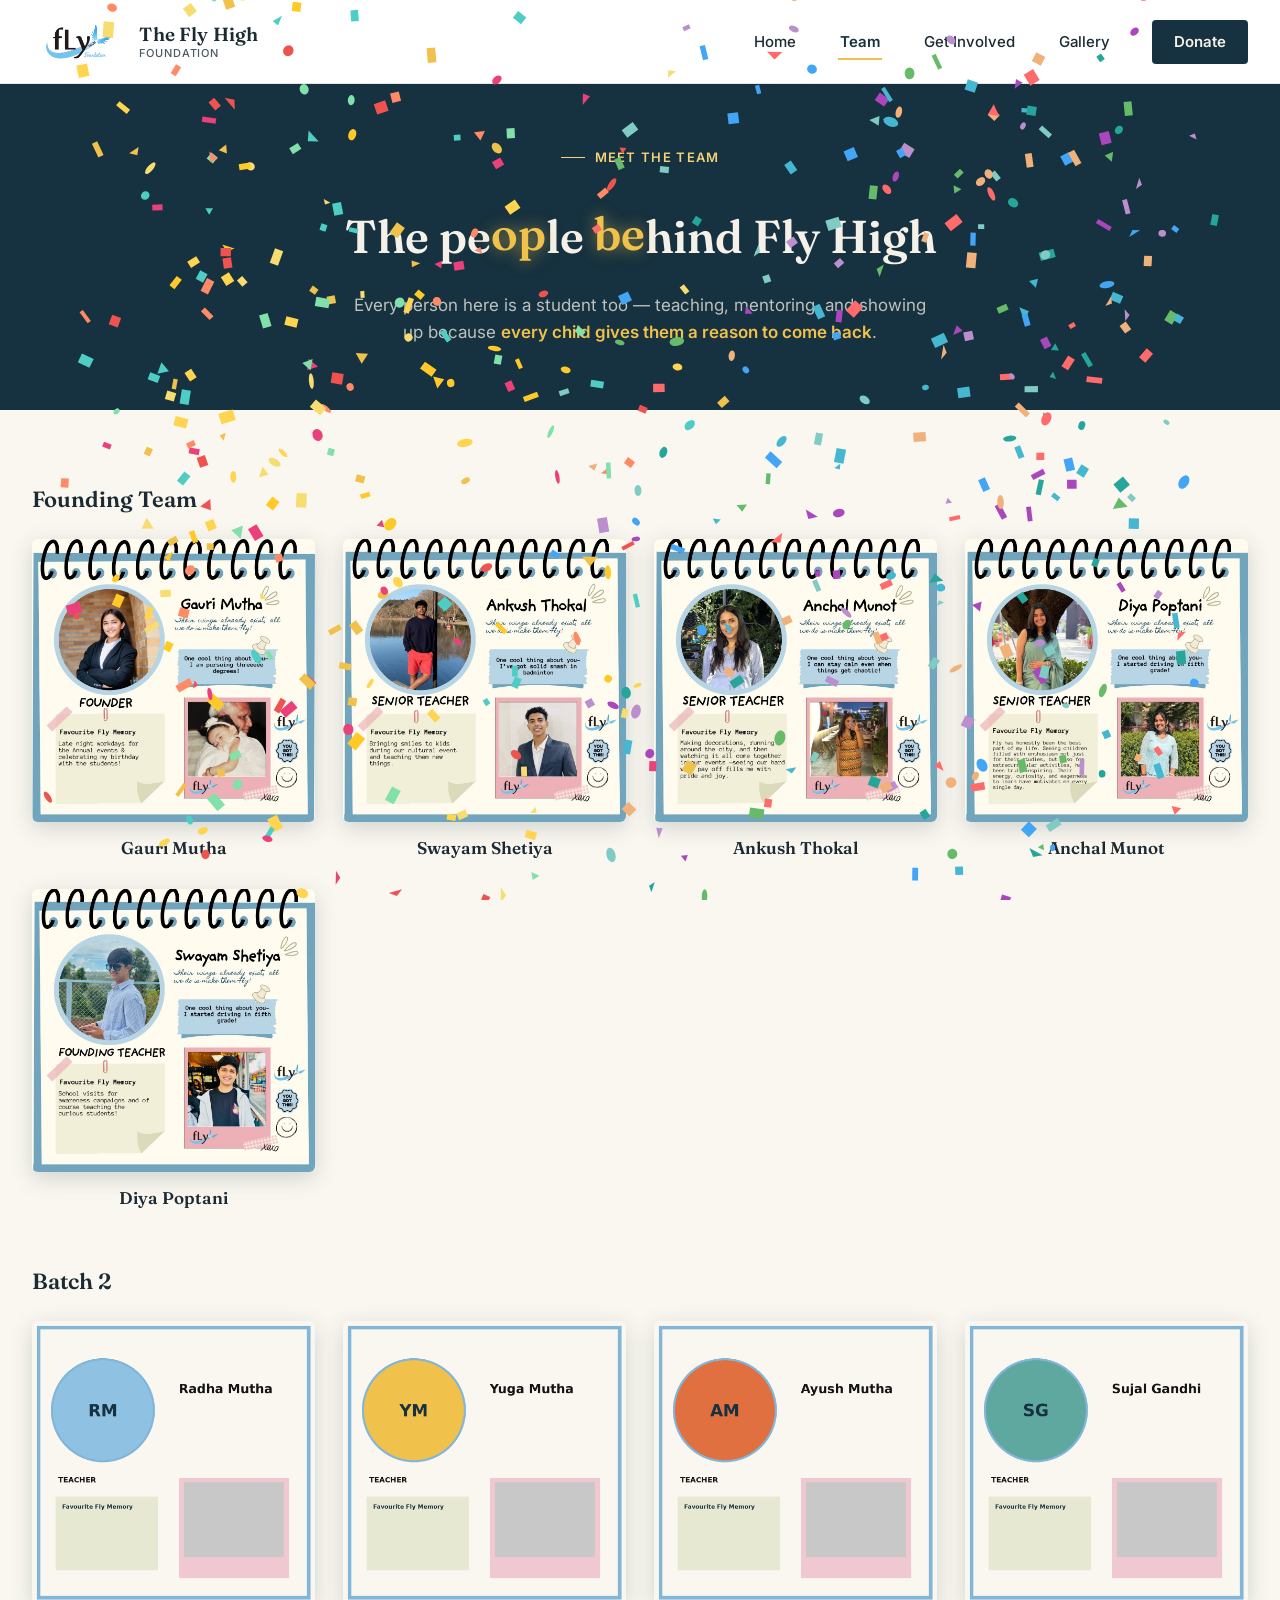
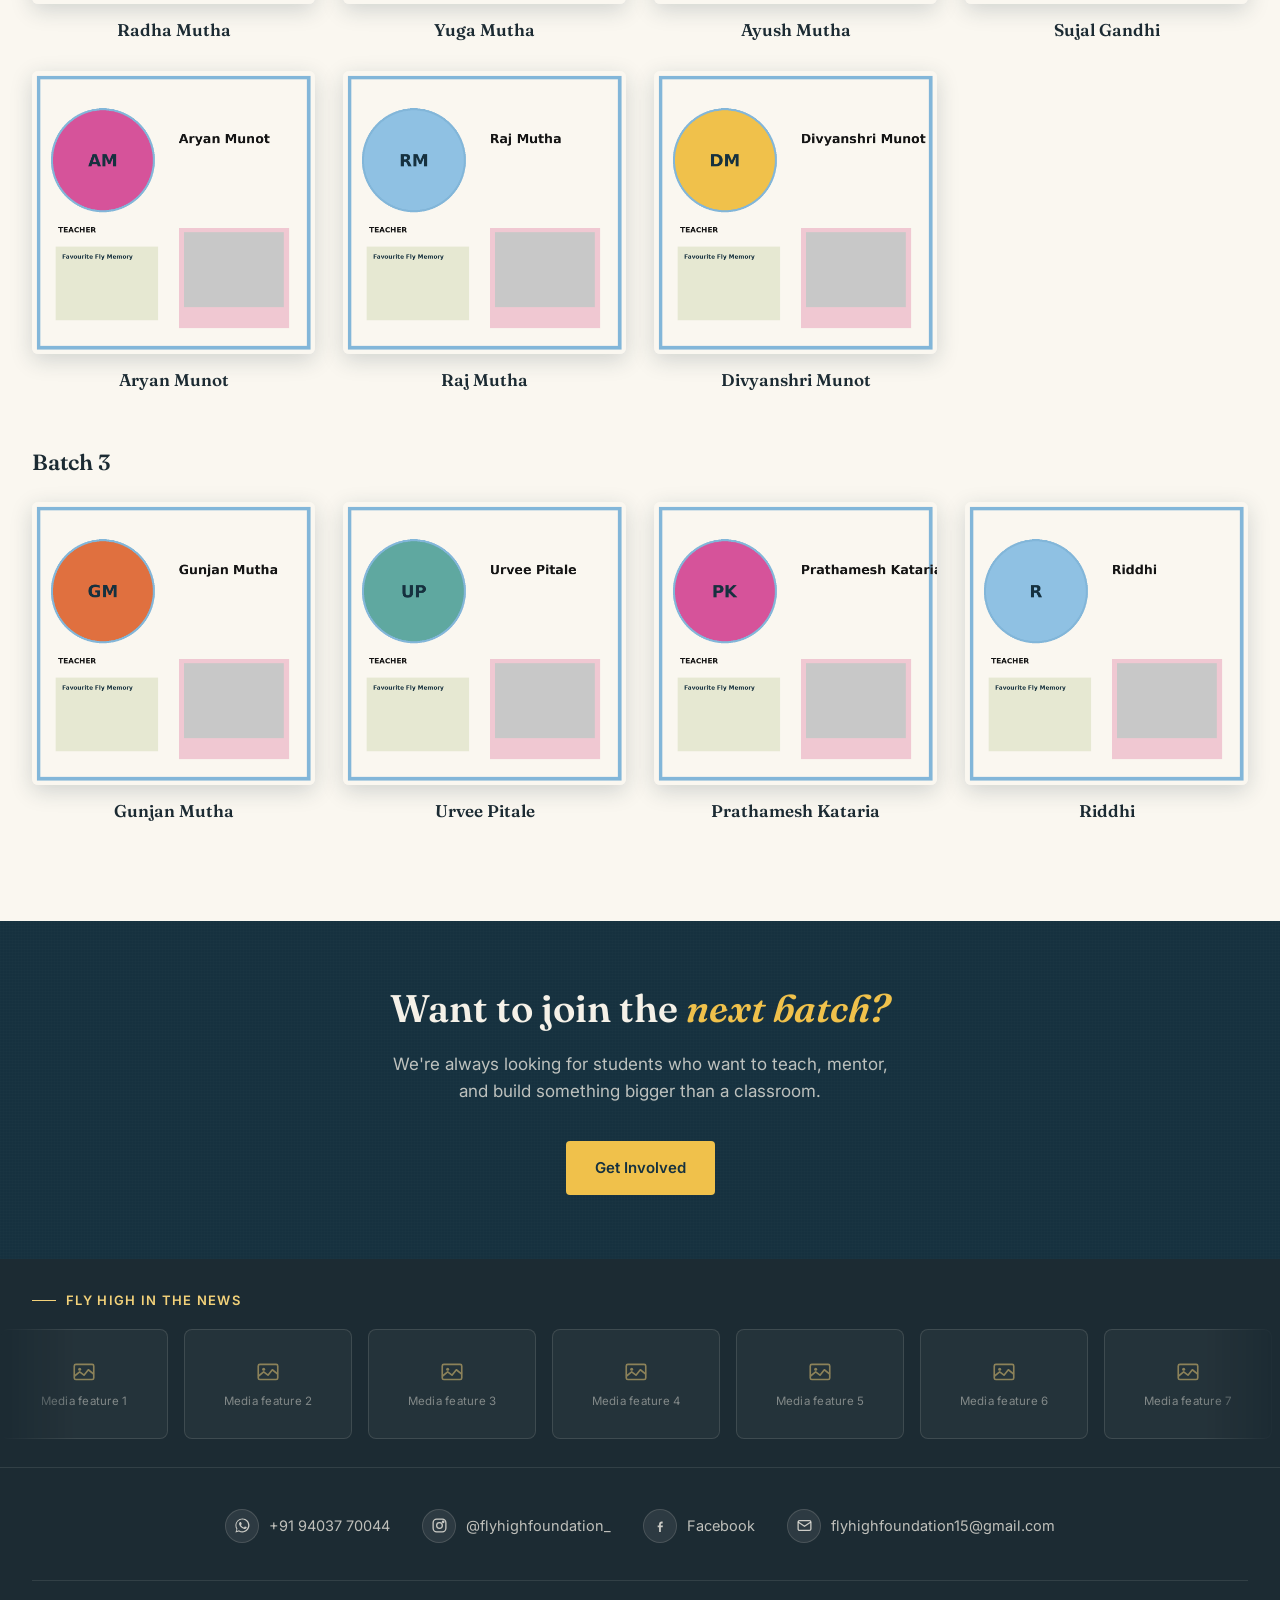
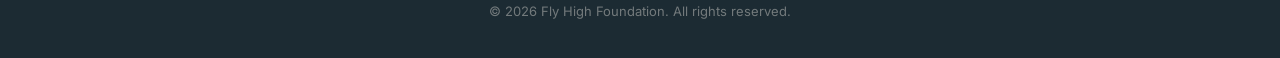
==== commit 176573e8: "phone design" ====
--- a/team.html
+++ b/team.html
@@ -20,7 +20,7 @@
 <header class="site-header">
   <div class="wrap">
     <a href="index.html" class="logo-mark">
-      <div class="logo-fallback">FH</div>
+      <img src="images/logo.jpg" alt="Fly High Foundation logo">
       <div class="logo-text">The Fly High<span>Foundation</span></div>
     </a>
 
--- a/styles.css
+++ b/styles.css
@@ -27,7 +27,7 @@
 
   /* Layout */
   --header-h: 84px;
-  --max-w: 1240px;
+  --max-w: 1400px;
 }
 
 * {
@@ -75,7 +75,7 @@
   left: 0;
   right: 0;
   height: var(--header-h);
-  background: var(--chalk-white);
+  background: #ffffff;
   border-bottom: 1px solid var(--line);
   z-index: 500;
   display: flex;
@@ -96,9 +96,10 @@
 }
 
 .logo-mark img {
-  height: 52px;
+  height: 76px;
   width: auto;
   object-fit: contain;
+  clip-path: inset(0 0 0 8px);
 }
 
 .logo-mark .logo-fallback {
@@ -236,13 +237,6 @@
   pointer-events: none;
 }
 
-.hero-grain {
-  position: absolute;
-  inset: 0;
-  opacity: 0.4;
-  pointer-events: none;
-  mix-blend-mode: overlay;
-}
 
 .hero .wrap {
   position: relative;
@@ -390,19 +384,6 @@
   pointer-events: none;
 }
 
-.chalk-dot {
-  position: fixed;
-  width: 18px;
-  height: 18px;
-  border-radius: 50%;
-  background: var(--chalk-white);
-  pointer-events: none;
-  z-index: 9999;
-  mix-blend-mode: screen;
-  opacity: 0;
-  transition: opacity 0.15s ease;
-  box-shadow: 0 0 8px 2px rgba(245, 241, 232, 0.5);
-}
 
 /* Eraser toggle button */
 .eraser-toggle {
@@ -1072,7 +1053,7 @@
   .video-block,
   .story-layout,
   .founder-block {
-    gap: 24px;
+    gap: 32px;
   }
   .story-side {
     position: static;
@@ -1110,30 +1091,128 @@
 }
 
 @media (max-width: 640px) {
+  :root {
+    --header-h: 60px;
+  }
   .wrap {
-    padding: 0 20px;
-  }
-  .founder-photo-tag {
-    left: 12px;
-    bottom: -14px;
-    padding: 10px 16px;
+    padding: 0 18px;
   }
   .section {
-    padding: 32px 0;
-  }
+    padding: 28px 0;
+  }
+  /* Header & logo */
+  .logo-mark {
+    gap: 8px;
+  }
+  .logo-mark img {
+    height: 52px;
+  }
+  .logo-text {
+    font-size: 15px;
+  }
+  .logo-text span {
+    font-size: 9.5px;
+  }
+  .section-head {
+    margin-bottom: 32px;
+  }
+  .section-eyebrow {
+    font-size: 12px;
+    margin-bottom: 12px;
+  }
+
+  /* Hero */
   .hero .wrap {
     grid-template-columns: 1fr;
+    padding-top: 40px;
+    padding-bottom: 40px;
+    gap: 32px;
+  }
+  .hero h1 {
+    font-size: clamp(28px, 7.5vw, 40px);
+    margin-bottom: 16px;
+  }
+  .hero-lede {
+    font-size: 16px;
+    margin-bottom: 24px;
+  }
+  .hero-actions {
+    gap: 10px;
+  }
+  .btn {
+    padding: 12px 22px;
+    font-size: 14px;
   }
   .hero-visual {
-    max-width: 420px;
+    max-width: 100%;
     margin: 0 auto;
-  }
+    aspect-ratio: 16 / 9;
+  }
+
+  /* Video */
+  .video-copy h3 {
+    font-size: 21px;
+    margin-bottom: 12px;
+  }
+  .video-copy p {
+    font-size: 15px;
+    margin-bottom: 18px;
+  }
+  .video-play-btn {
+    width: 56px;
+    height: 56px;
+  }
+
+  /* Mission */
   .mission-grid,
   .video-block,
   .story-layout,
   .founder-block {
     grid-template-columns: 1fr;
-    gap: 40px;
+    gap: 28px;
+  }
+  .stat-card {
+    padding: 20px 18px;
+  }
+  .stat-card .num {
+    font-size: 30px;
+  }
+
+  /* Story */
+  .story-pullquote {
+    margin: 24px 0;
+    padding: 20px 20px;
+  }
+  .story-pullquote p {
+    font-size: 18px;
+  }
+  .timeline {
+    padding-left: 20px;
+  }
+
+  /* Founder */
+  .founder-photo-tag {
+    left: 12px;
+    bottom: -14px;
+    padding: 10px 16px;
+  }
+  .founder-quote-mark {
+    font-size: 48px;
+  }
+  .founder-copy p {
+    font-size: 16px;
+  }
+
+  /* Closing CTA */
+  .closing-cta {
+    padding: 44px 0;
+  }
+  .closing-cta h2 {
+    font-size: clamp(24px, 6.5vw, 36px);
+  }
+  .closing-cta p {
+    font-size: 15px;
+    margin-bottom: 28px;
   }
 }
 
--- a/team.css
+++ b/team.css
@@ -229,15 +229,54 @@
 
 @media (max-width: 640px) {
   .team-intro {
-    padding: calc(var(--header-h) + 32px) 0 48px;
+    padding: calc(var(--header-h) + 24px) 0 36px;
+  }
+  .team-intro h1 {
+    font-size: 21px;
+    margin: 10px 0 12px;
+  }
+  .team-intro p {
+    font-size: 15px;
   }
   .team-flash {
-    width: 48px;
-    height: 48px;
+    width: 44px;
+    height: 44px;
+  }
+
+  .team-grid-section {
+    padding: 36px 0 52px;
+  }
+  .team-batch-heading {
+    font-size: 19px;
+    margin: 28px 0 14px;
+  }
+  .team-batch-heading:first-child {
+    margin-top: 0;
+  }
+  .team-grid {
+    grid-template-columns: repeat(2, 1fr);
+    gap: 14px;
+  }
+  .team-grid-card h3 {
+    font-size: 14px;
+    margin-top: 8px;
+  }
+  .team-grid-card:hover {
+    transform: none;
+  }
+
+  .team-card-modal {
+    padding: 12px;
+    align-items: flex-end;
+  }
+  .team-card-modal-content {
+    width: 100%;
   }
   .team-card-modal-close {
-    top: -44px;
+    top: -48px;
     right: 0;
+    width: 40px;
+    height: 40px;
   }
 }
 
